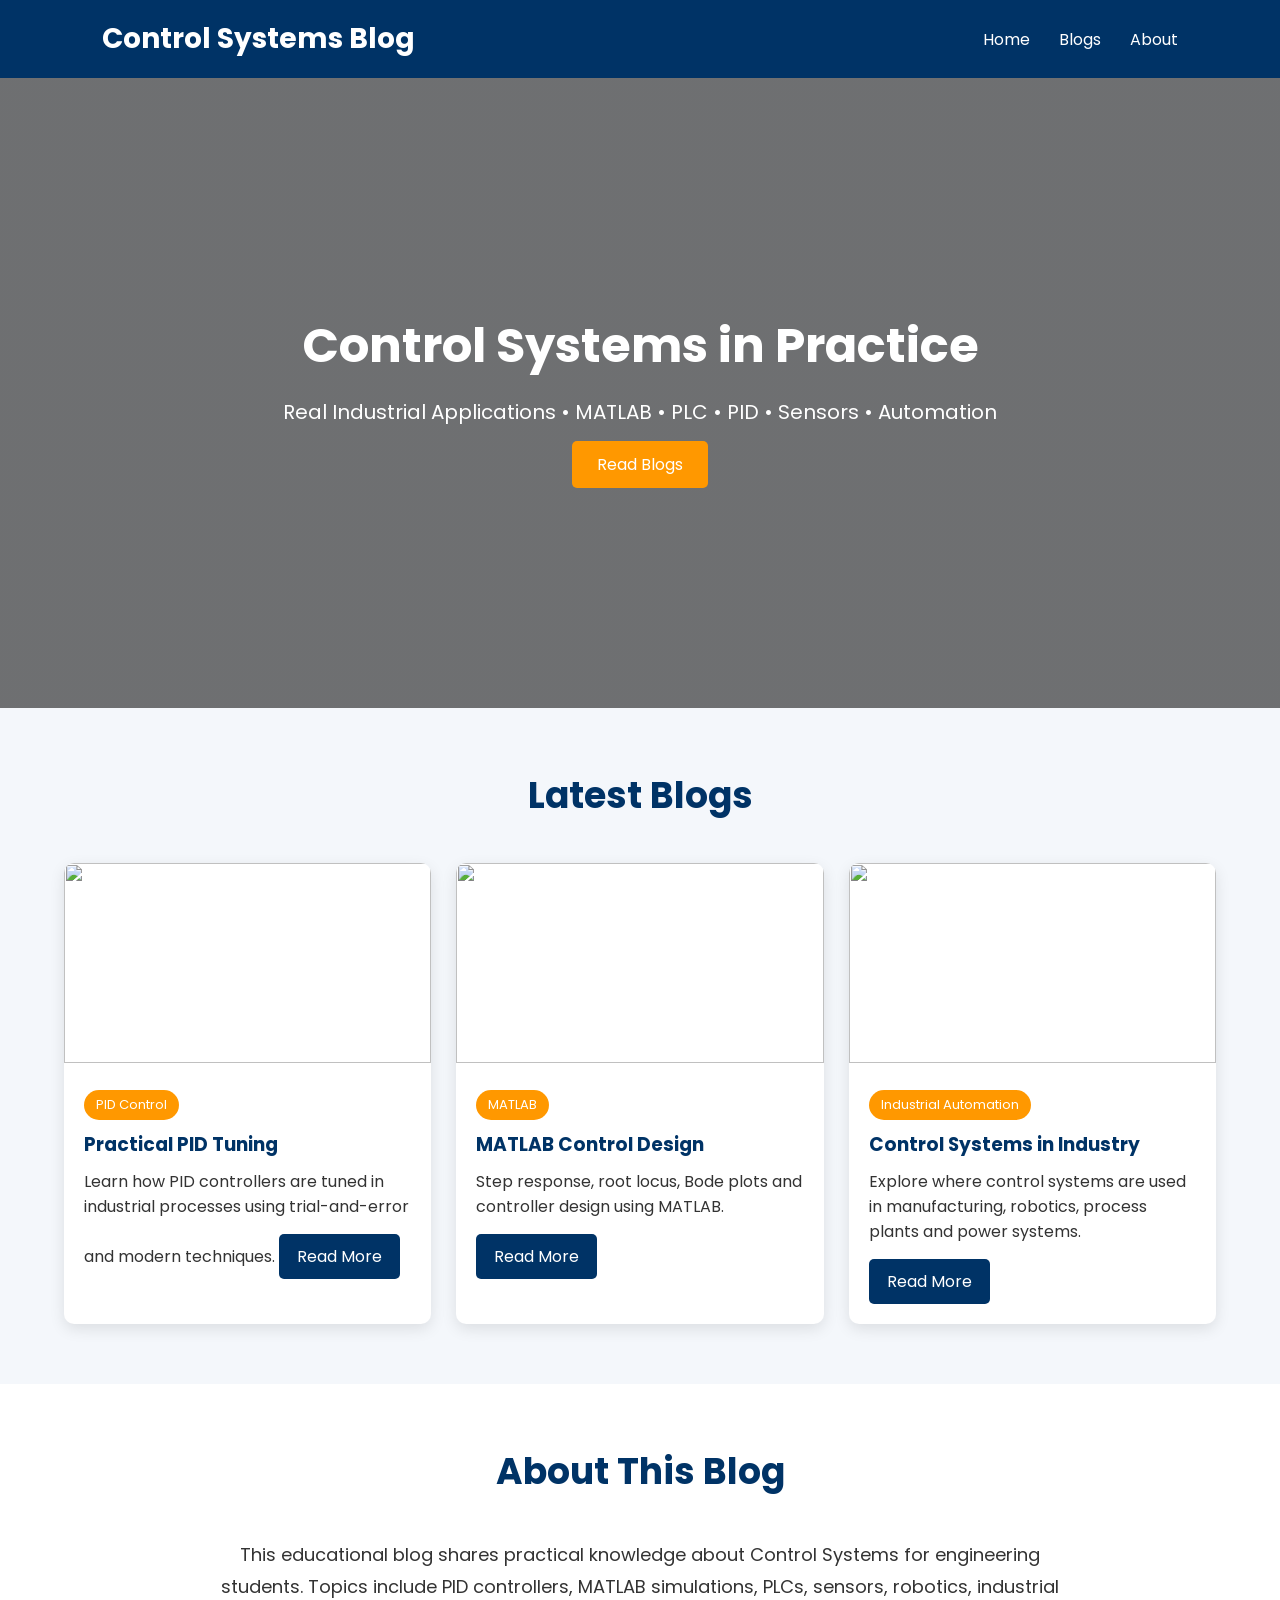
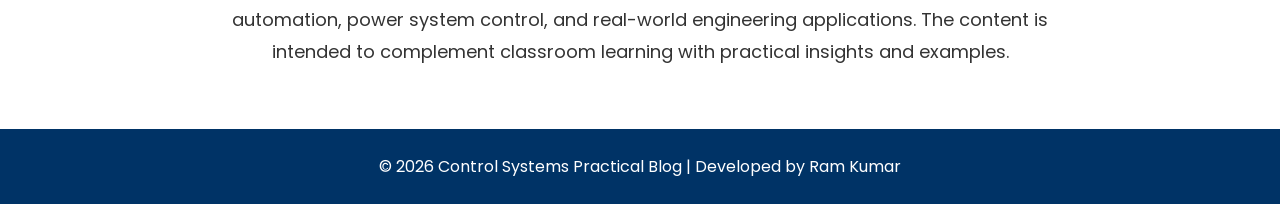
==== index.html @ cd797d37 "Fix HTML formatting and structure" ====
<!DOCTYPE html>
<html lang="en">
<head>
<meta charset="UTF-8">
<meta name="viewport" content="width=device-width, initial-scale=1.0">

<title>Control Systems Practical Blog</title>

<link href="https://fonts.googleapis.com/css2?family=Poppins:wght@300;400;600;700&display=swap" rel="stylesheet">

<style>

*{
    margin:0;
    padding:0;
    box-sizing:border-box;
    font-family:'Poppins',sans-serif;
}

body{
    background:#f4f7fb;
    color:#333;
}

header{
    background:#003366;
    color:white;
    padding:18px 8%;
    display:flex;
    justify-content:space-between;
    align-items:center;
}

header h2{
    font-size:28px;
}

nav a{
    color:white;
    text-decoration:none;
    margin-left:25px;
}

.hero{

    background:linear-gradient(rgba(0,0,0,.55),rgba(0,0,0,.55)),
    url("https://images.unsplash.com/photo-1516321318423-f06f85e504b3?auto=format&fit=crop&w=1500&q=80");

    background-size:cover;
    background-position:center;

    height:70vh;

    display:flex;
    justify-content:center;
    align-items:center;
    text-align:center;

    color:white;
}

.hero h1{

    font-size:48px;
    margin-bottom:15px;
}

.hero p{

    font-size:20px;
    margin-bottom:25px;
}

.btn{

    background:#ff9800;
    color:white;
    padding:12px 25px;
    text-decoration:none;
    border-radius:5px;
}

.container{

    width:90%;
    max-width:1200px;
    margin:auto;
}

section{

    padding:60px 0;
}

.title{

    text-align:center;
    margin-bottom:40px;
}

.title h2{

    color:#003366;
    font-size:36px;
}

.cards{

    display:grid;
    grid-template-columns:repeat(auto-fit,minmax(300px,1fr));
    gap:25px;
}

.card{

    background:white;
    border-radius:10px;
    overflow:hidden;
    box-shadow:0 5px 15px rgba(0,0,0,.1);

    transition:.3s;
}

.card:hover{

    transform:translateY(-8px);
}

.card img{

    width:100%;
    height:200px;
    object-fit:cover;
}

.card-content{

    padding:20px;
}

.card-content h3{

    color:#003366;
    margin-bottom:10px;
}

.read{

    display:inline-block;
    margin-top:15px;
    text-decoration:none;
    color:white;
    background:#003366;
    padding:10px 18px;
    border-radius:5px;
}

.about{

    background:white;
}

footer{

    background:#003366;
    color:white;
    text-align:center;
    padding:25px;
}

.category{

    display:inline-block;

    background:#ff9800;

    color:white;

    padding:5px 12px;

    border-radius:20px;

    font-size:13px;

    margin-bottom:10px;
}

</style>

</head>

<body>

<header>

<h2>Control Systems Blog</h2>

<nav>

<a href="#">Home</a>

<a href="#blogs">Blogs</a>

<a href="#about">About</a>

</nav>

</header>

<section class="hero">

<div>

<h1>Control Systems in Practice</h1>

<p>Real Industrial Applications • MATLAB • PLC • PID • Sensors • Automation</p>

<a href="#blogs" class="btn">Read Blogs</a>

</div>

</section>

<section id="blogs">

<div class="container">

<div class="title">

<h2>Latest Blogs</h2>

</div>

<div class="cards">

<div class="card">

<img src="https://images.unsplash.com/photo-1518770660439-4636190af475?auto=format&fit=crop&w=900&q=80">

<div class="card-content">

<span class="category">PID Control</span>

<h3>Practical PID Tuning</h3>

<p>

Learn how PID controllers are tuned in industrial processes using trial-and-error and modern techniques.

<a href="blogs/pid-tuning.html" class="read">Read More</a>

</div>

</div>

<div class="card">

<img src="https://images.unsplash.com/photo-1581092921461-eab62e97a780?auto=format&fit=crop&w=900&q=80">

<div class="card-content">

<span class="category">MATLAB</span>

<h3>MATLAB Control Design</h3>

<p>

Step response, root locus, Bode plots and controller design using MATLAB.

</p>

<a href="#" class="read">

Read More

</a>

</div>

</div>

<div class="card">

<img src="https://images.unsplash.com/photo-1517048676732-d65bc937f952?auto=format&fit=crop&w=900&q=80">

<div class="card-content">

<span class="category">Industrial Automation</span>

<h3>Control Systems in Industry</h3>

<p>

Explore where control systems are used in manufacturing, robotics, process plants and power systems.

</p>

<a href="#" class="read">

Read More

</a>

</div>

</div>

</div>

</div>

</section>

<section class="about" id="about">

<div class="container">

<div class="title">

<h2>About This Blog</h2>

</div>

<p style="text-align:center;max-width:850px;margin:auto;font-size:18px;line-height:1.8">

This educational blog shares practical knowledge about Control Systems for engineering students. Topics include PID controllers, MATLAB simulations, PLCs, sensors, robotics, industrial automation, power system control, and real-world engineering applications. The content is intended to complement classroom learning with practical insights and examples.

</p>

</div>

</section>

<footer>

<p>

© 2026 Control Systems Practical Blog | Developed by Ram Kumar

</p>

</footer>

</body>

</html>
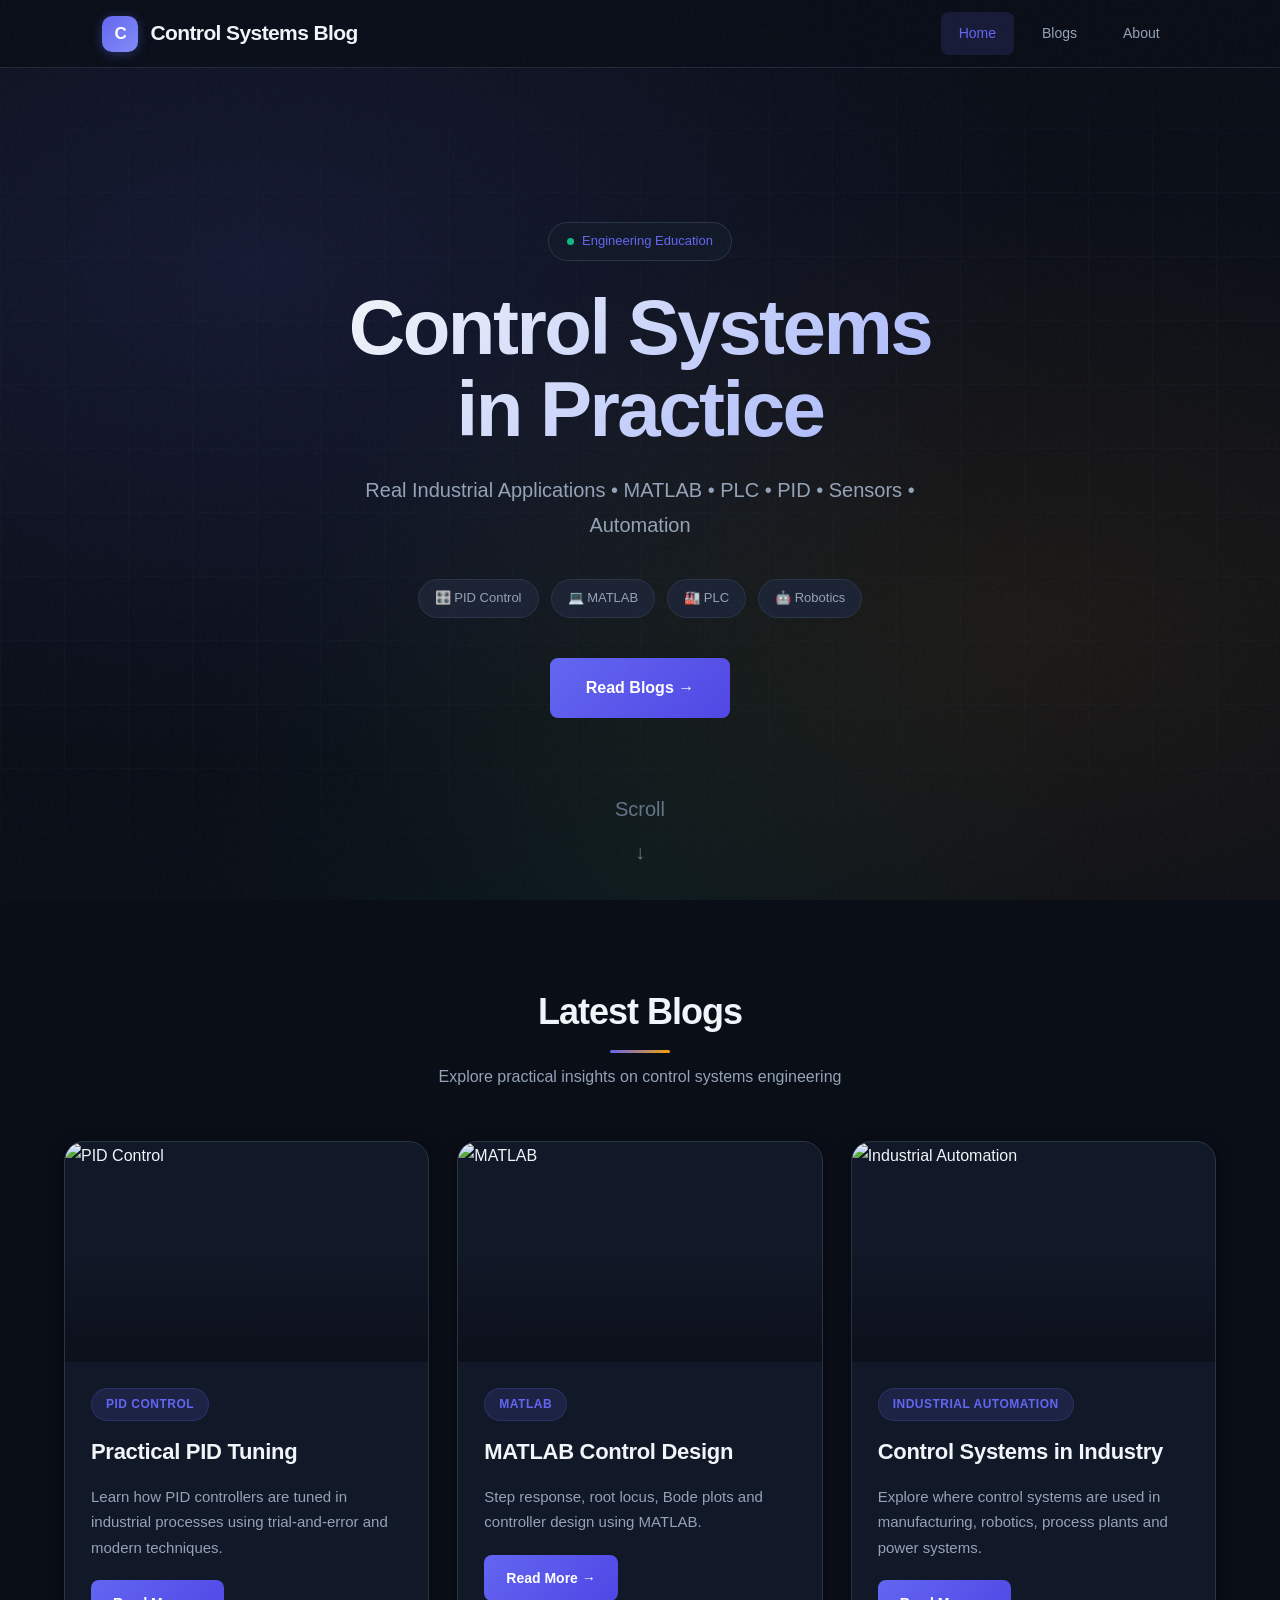
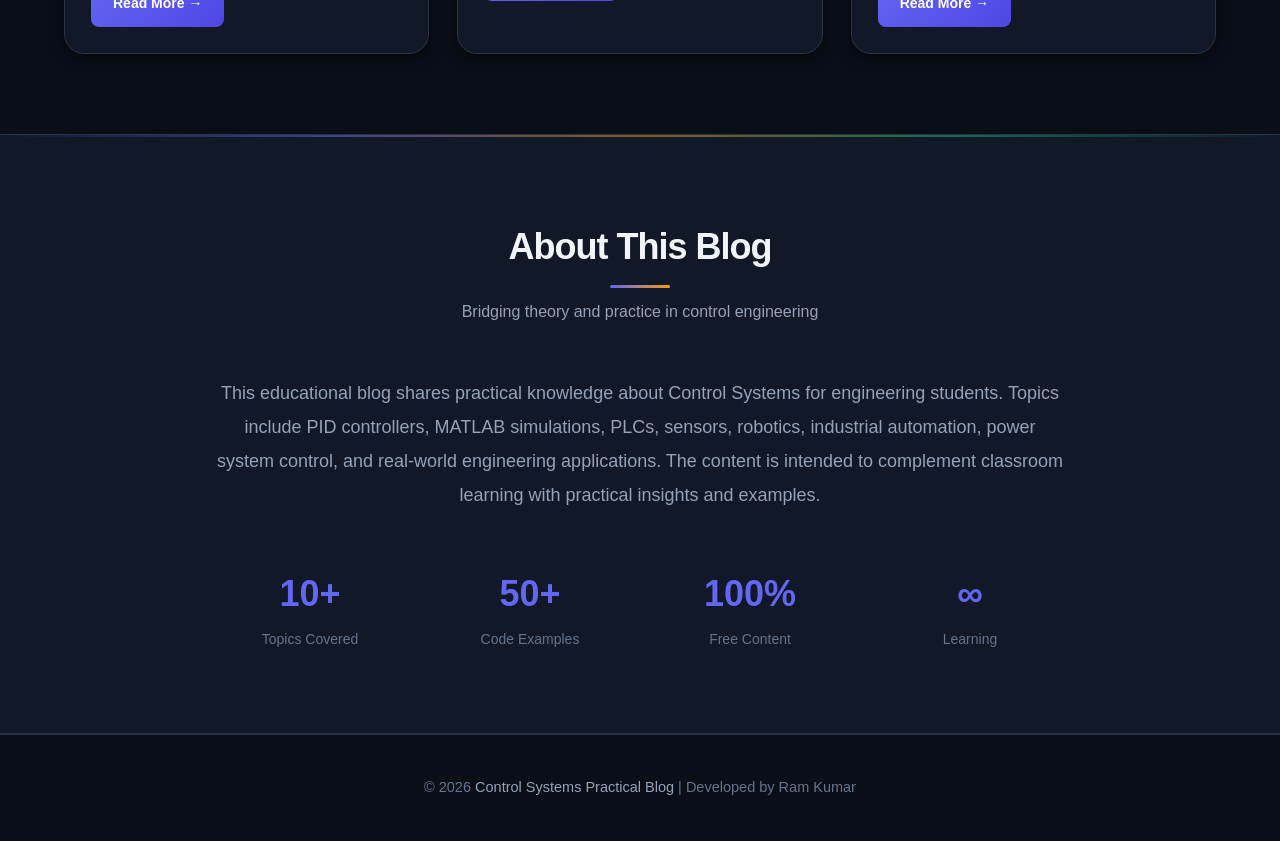
==== commit 6d7a9824: "Refactor HTML structure and styles for blog" ====
--- a/index.html
+++ b/index.html
@@ -3,344 +3,732 @@
 <head>
 <meta charset="UTF-8">
 <meta name="viewport" content="width=device-width, initial-scale=1.0">
-
 <title>Control Systems Practical Blog</title>
-
-<link href="https://fonts.googleapis.com/css2?family=Poppins:wght@300;400;600;700&display=swap" rel="stylesheet">
-
+<link href="https://fonts.googleapis.com/css2?family=Inter:wght@300;400;500;600;700;800;900&family=JetBrains+Mono:wght@400;500;600&display=swap" rel="stylesheet">
 <style>
-
-*{
-    margin:0;
-    padding:0;
-    box-sizing:border-box;
-    font-family:'Poppins',sans-serif;
-}
-
-body{
-    background:#f4f7fb;
-    color:#333;
-}
-
-header{
-    background:#003366;
-    color:white;
-    padding:18px 8%;
-    display:flex;
-    justify-content:space-between;
-    align-items:center;
-}
-
-header h2{
-    font-size:28px;
-}
-
-nav a{
-    color:white;
-    text-decoration:none;
-    margin-left:25px;
-}
-
-.hero{
-
-    background:linear-gradient(rgba(0,0,0,.55),rgba(0,0,0,.55)),
-    url("https://images.unsplash.com/photo-1516321318423-f06f85e504b3?auto=format&fit=crop&w=1500&q=80");
-
-    background-size:cover;
-    background-position:center;
-
-    height:70vh;
-
-    display:flex;
-    justify-content:center;
-    align-items:center;
-    text-align:center;
-
-    color:white;
-}
-
-.hero h1{
-
-    font-size:48px;
-    margin-bottom:15px;
-}
-
-.hero p{
-
-    font-size:20px;
-    margin-bottom:25px;
-}
-
-.btn{
-
-    background:#ff9800;
-    color:white;
-    padding:12px 25px;
-    text-decoration:none;
-    border-radius:5px;
-}
-
-.container{
-
-    width:90%;
-    max-width:1200px;
-    margin:auto;
-}
-
-section{
-
-    padding:60px 0;
-}
-
-.title{
-
-    text-align:center;
-    margin-bottom:40px;
-}
-
-.title h2{
-
-    color:#003366;
-    font-size:36px;
-}
-
-.cards{
-
-    display:grid;
-    grid-template-columns:repeat(auto-fit,minmax(300px,1fr));
-    gap:25px;
-}
-
-.card{
-
-    background:white;
-    border-radius:10px;
-    overflow:hidden;
-    box-shadow:0 5px 15px rgba(0,0,0,.1);
-
-    transition:.3s;
-}
-
-.card:hover{
-
-    transform:translateY(-8px);
-}
-
-.card img{
-
-    width:100%;
-    height:200px;
-    object-fit:cover;
-}
-
-.card-content{
-
-    padding:20px;
-}
-
-.card-content h3{
-
-    color:#003366;
-    margin-bottom:10px;
-}
-
-.read{
-
-    display:inline-block;
-    margin-top:15px;
-    text-decoration:none;
-    color:white;
-    background:#003366;
-    padding:10px 18px;
-    border-radius:5px;
-}
-
-.about{
-
-    background:white;
-}
-
-footer{
-
-    background:#003366;
-    color:white;
-    text-align:center;
-    padding:25px;
-}
-
-.category{
-
-    display:inline-block;
-
-    background:#ff9800;
-
-    color:white;
-
-    padding:5px 12px;
-
-    border-radius:20px;
-
-    font-size:13px;
-
-    margin-bottom:10px;
-}
-
+:root {
+  --bg: #0a0e17;
+  --bg-elevated: #111827;
+  --bg-card: #1a2233;
+  --border: #2a3447;
+  --border-light: #1e293b;
+  --text-primary: #f1f5f9;
+  --text-secondary: #94a3b8;
+  --text-muted: #64748b;
+  --accent: #6366f1;
+  --accent-glow: rgba(99, 102, 241, 0.15);
+  --accent-secondary: #f59e0b;
+  --accent-green: #10b981;
+  --accent-red: #ef4444;
+  --accent-cyan: #06b6d4;
+  --accent-pink: #ec4899;
+  --shadow-sm: 0 1px 3px rgba(0,0,0,0.4);
+  --shadow-md: 0 4px 16px rgba(0,0,0,0.5);
+  --shadow-lg: 0 12px 48px rgba(0,0,0,0.6);
+  --radius-sm: 8px;
+  --radius-md: 12px;
+  --radius-lg: 20px;
+  --transition: all 0.3s cubic-bezier(0.4, 0, 0.2, 1);
+}
+
+* { margin: 0; padding: 0; box-sizing: border-box; }
+
+html { scroll-behavior: smooth; }
+
+body {
+  font-family: 'Inter', -apple-system, BlinkMacSystemFont, sans-serif;
+  background: var(--bg);
+  color: var(--text-primary);
+  line-height: 1.75;
+  -webkit-font-smoothing: antialiased;
+  overflow-x: hidden;
+}
+
+/* Scrollbar */
+::-webkit-scrollbar { width: 8px; }
+::-webkit-scrollbar-track { background: var(--bg); }
+::-webkit-scrollbar-thumb { background: var(--border); border-radius: 4px; }
+::-webkit-scrollbar-thumb:hover { background: var(--text-muted); }
+
+/* Noise texture */
+body::before {
+  content: '';
+  position: fixed; inset: 0;
+  background-image: url("data:image/svg+xml,%3Csvg viewBox='0 0 256 256' xmlns='http://www.w3.org/2000/svg'%3E%3Cfilter id='n'%3E%3CfeTurbulence type='fractalNoise' baseFrequency='0.9' numOctaves='4' stitchTiles='stitch'/%3E%3C/filter%3E%3Crect width='100%25' height='100%25' filter='url(%23n)' opacity='0.025'/%3E%3C/svg%3E");
+  pointer-events: none; z-index: 9999;
+}
+
+/* Header */
+header {
+  position: fixed; top: 0; left: 0; right: 0;
+  z-index: 1000;
+  background: rgba(10, 14, 23, 0.88);
+  backdrop-filter: blur(24px) saturate(1.3);
+  -webkit-backdrop-filter: blur(24px) saturate(1.3);
+  border-bottom: 1px solid var(--border-light);
+  padding: 0 8%;
+  height: 68px;
+  display: flex;
+  justify-content: space-between;
+  align-items: center;
+  transition: var(--transition);
+}
+
+header.scrolled {
+  background: rgba(10, 14, 23, 0.96);
+  box-shadow: var(--shadow-md);
+}
+
+.logo {
+  display: flex; align-items: center; gap: 12px;
+  font-size: 21px; font-weight: 800;
+  color: var(--text-primary);
+  text-decoration: none;
+  letter-spacing: -0.6px;
+}
+
+.logo-icon {
+  width: 36px; height: 36px;
+  background: linear-gradient(135deg, var(--accent), #818cf8);
+  border-radius: 10px;
+  display: flex; align-items: center; justify-content: center;
+  font-size: 17px; color: white; font-weight: 900;
+  box-shadow: 0 2px 12px rgba(99, 102, 241, 0.35);
+}
+
+nav { display: flex; gap: 10px; }
+
+nav a {
+  color: var(--text-secondary);
+  text-decoration: none;
+  font-size: 14px; font-weight: 500;
+  padding: 9px 18px;
+  border-radius: var(--radius-sm);
+  transition: var(--transition);
+}
+
+nav a:hover {
+  color: var(--text-primary);
+  background: var(--bg-elevated);
+}
+
+nav a.active {
+  color: var(--accent);
+  background: var(--accent-glow);
+}
+
+/* Hero */
+.hero {
+  position: relative;
+  min-height: 100vh;
+  display: flex;
+  flex-direction: column;
+  justify-content: center;
+  align-items: center;
+  text-align: center;
+  padding: 130px 20px 90px;
+  overflow: hidden;
+  background:
+    radial-gradient(ellipse at 20% 30%, rgba(99, 102, 241, 0.12) 0%, transparent 55%),
+    radial-gradient(ellipse at 80% 70%, rgba(245, 158, 11, 0.08) 0%, transparent 50%),
+    radial-gradient(ellipse at 50% 100%, rgba(16, 185, 129, 0.06) 0%, transparent 50%),
+    var(--bg);
+}
+
+.hero::before {
+  content: '';
+  position: absolute; inset: 0;
+  background:
+    linear-gradient(90deg, var(--border-light) 1px, transparent 1px),
+    linear-gradient(var(--border-light) 1px, transparent 1px);
+  background-size: 64px 64px;
+  opacity: 0.2;
+  mask-image: linear-gradient(to bottom, transparent 0%, black 20%, black 80%, transparent 100%);
+  -webkit-mask-image: linear-gradient(to bottom, transparent 0%, black 20%, black 80%, transparent 100%);
+}
+
+.hero-badge {
+  display: inline-flex; align-items: center; gap: 8px;
+  background: var(--bg-elevated);
+  border: 1px solid var(--border);
+  padding: 7px 18px;
+  border-radius: 100px;
+  font-size: 13px; font-weight: 500;
+  color: var(--accent);
+  margin-bottom: 26px;
+  position: relative; z-index: 1;
+}
+
+.hero-badge .dot {
+  width: 7px; height: 7px;
+  background: var(--accent-green);
+  border-radius: 50%;
+  animation: pulse 2.2s ease-in-out infinite;
+}
+
+@keyframes pulse {
+  0%, 100% { opacity: 1; transform: scale(1); }
+  50% { opacity: 0.4; transform: scale(0.75); }
+}
+
+.hero h1 {
+  font-size: clamp(42px, 7vw, 78px);
+  font-weight: 900;
+  line-height: 1.05;
+  letter-spacing: -2.5px;
+  margin-bottom: 22px;
+  position: relative; z-index: 1;
+  background: linear-gradient(135deg, var(--text-primary) 0%, #a5b4fc 100%);
+  -webkit-background-clip: text;
+  -webkit-text-fill-color: transparent;
+  background-clip: text;
+}
+
+.hero p {
+  font-size: 20px;
+  color: var(--text-secondary);
+  font-weight: 400;
+  position: relative; z-index: 1;
+  max-width: 600px;
+  margin-bottom: 36px;
+}
+
+.hero-tags {
+  display: flex; gap: 12px;
+  margin-bottom: 40px;
+  position: relative; z-index: 1;
+  flex-wrap: wrap;
+  justify-content: center;
+}
+
+.hero-tag {
+  background: var(--bg-card);
+  border: 1px solid var(--border);
+  padding: 7px 16px;
+  border-radius: 100px;
+  font-size: 13px; font-weight: 500;
+  color: var(--text-secondary);
+  transition: var(--transition);
+}
+
+.hero-tag:hover {
+  border-color: var(--accent);
+  color: var(--accent);
+  background: var(--accent-glow);
+}
+
+.btn {
+  display: inline-flex; align-items: center; gap: 10px;
+  padding: 16px 36px;
+  background: linear-gradient(135deg, var(--accent), #4f46e5);
+  color: white;
+  text-decoration: none;
+  border-radius: var(--radius-sm);
+  font-size: 16px; font-weight: 700;
+  transition: var(--transition);
+  border: none;
+  cursor: pointer;
+  position: relative;
+  overflow: hidden;
+  z-index: 1;
+}
+
+.btn::after {
+  content: '';
+  position: absolute;
+  top: 0; left: -100%;
+  width: 100%; height: 100%;
+  background: linear-gradient(90deg, transparent, rgba(255,255,255,0.15), transparent);
+  transition: left 0.6s;
+}
+
+.btn:hover::after { left: 100%; }
+
+.btn:hover {
+  transform: translateY(-3px);
+  box-shadow: 0 12px 35px rgba(99, 102, 241, 0.4);
+}
+
+/* Scroll indicator */
+.scroll-indicator {
+  position: absolute;
+  bottom: 30px;
+  left: 50%;
+  transform: translateX(-50%);
+  display: flex;
+  flex-direction: column;
+  align-items: center;
+  gap: 8px;
+  color: var(--text-muted);
+  font-size: 12px;
+  animation: bounce 2s infinite;
+  z-index: 1;
+}
+
+@keyframes bounce {
+  0%, 20%, 50%, 80%, 100% { transform: translateX(-50%) translateY(0); }
+  40% { transform: translateX(-50%) translateY(-10px); }
+  60% { transform: translateX(-50%) translateY(-5px); }
+}
+
+.scroll-indicator span {
+  font-size: 20px;
+}
+
+/* Main Container */
+.container {
+  width: 90%;
+  max-width: 1200px;
+  margin: 0 auto;
+}
+
+/* Section */
+section { padding: 80px 0; }
+
+/* Title */
+.title {
+  text-align: center;
+  margin-bottom: 50px;
+}
+
+.title h2 {
+  font-size: 36px;
+  font-weight: 800;
+  color: var(--text-primary);
+  letter-spacing: -1px;
+  position: relative;
+  display: inline-block;
+}
+
+.title h2::after {
+  content: '';
+  position: absolute;
+  bottom: -10px;
+  left: 50%;
+  transform: translateX(-50%);
+  width: 60px;
+  height: 3px;
+  background: linear-gradient(90deg, var(--accent), var(--accent-secondary));
+  border-radius: 2px;
+}
+
+.title p {
+  color: var(--text-secondary);
+  font-size: 16px;
+  margin-top: 20px;
+}
+
+/* Cards */
+.cards {
+  display: grid;
+  grid-template-columns: repeat(auto-fit, minmax(340px, 1fr));
+  gap: 28px;
+}
+
+.card {
+  background: var(--bg-elevated);
+  border: 1px solid var(--border);
+  border-radius: var(--radius-lg);
+  overflow: hidden;
+  box-shadow: var(--shadow-md);
+  transition: var(--transition);
+  position: relative;
+}
+
+.card::before {
+  content: '';
+  position: absolute;
+  top: 0; left: 0; right: 0;
+  height: 3px;
+  background: linear-gradient(90deg, var(--accent), var(--accent-secondary));
+  opacity: 0;
+  transition: var(--transition);
+}
+
+.card:hover::before { opacity: 1; }
+
+.card:hover {
+  transform: translateY(-8px);
+  box-shadow: var(--shadow-lg);
+  border-color: var(--border);
+}
+
+.card-img-wrapper {
+  position: relative;
+  overflow: hidden;
+  height: 220px;
+}
+
+.card img {
+  width: 100%;
+  height: 100%;
+  object-fit: cover;
+  transition: var(--transition);
+}
+
+.card:hover img {
+  transform: scale(1.05);
+}
+
+.card-img-overlay {
+  position: absolute;
+  inset: 0;
+  background: linear-gradient(to top, rgba(10,14,23,0.8) 0%, transparent 50%);
+}
+
+.card-content {
+  padding: 26px;
+}
+
+.category {
+  display: inline-block;
+  background: var(--accent-glow);
+  color: var(--accent);
+  padding: 5px 14px;
+  border-radius: 100px;
+  font-size: 12px;
+  font-weight: 600;
+  text-transform: uppercase;
+  letter-spacing: 0.5px;
+  margin-bottom: 12px;
+  border: 1px solid rgba(99, 102, 241, 0.2);
+}
+
+.card-content h3 {
+  color: var(--text-primary);
+  font-size: 22px;
+  font-weight: 700;
+  margin-bottom: 12px;
+  letter-spacing: -0.3px;
+}
+
+.card-content p {
+  color: var(--text-secondary);
+  font-size: 15px;
+  line-height: 1.7;
+  margin-bottom: 20px;
+}
+
+.read {
+  display: inline-flex;
+  align-items: center;
+  gap: 8px;
+  text-decoration: none;
+  color: white;
+  background: linear-gradient(135deg, var(--accent), #4f46e5);
+  padding: 11px 22px;
+  border-radius: var(--radius-sm);
+  font-size: 14px;
+  font-weight: 600;
+  transition: var(--transition);
+}
+
+.read:hover {
+  transform: translateX(4px);
+  box-shadow: 0 6px 20px rgba(99, 102, 241, 0.3);
+}
+
+/* About Section */
+.about {
+  background: var(--bg-elevated);
+  border-top: 1px solid var(--border);
+  border-bottom: 1px solid var(--border);
+  position: relative;
+  overflow: hidden;
+}
+
+.about::before {
+  content: '';
+  position: absolute;
+  top: 0; left: 0; right: 0;
+  height: 2px;
+  background: linear-gradient(90deg, transparent, var(--accent), var(--accent-secondary), var(--accent-green), transparent);
+  opacity: 0.5;
+}
+
+.about-content {
+  text-align: center;
+  max-width: 850px;
+  margin: 0 auto;
+}
+
+.about-content p {
+  color: var(--text-secondary);
+  font-size: 18px;
+  line-height: 1.9;
+}
+
+.about-stats {
+  display: grid;
+  grid-template-columns: repeat(auto-fit, minmax(150px, 1fr));
+  gap: 30px;
+  margin-top: 50px;
+}
+
+.stat {
+  text-align: center;
+}
+
+.stat-number {
+  font-size: 36px;
+  font-weight: 800;
+  color: var(--accent);
+  display: block;
+}
+
+.stat-label {
+  font-size: 14px;
+  color: var(--text-muted);
+  margin-top: 6px;
+}
+
+/* Footer */
+footer {
+  background: var(--bg);
+  border-top: 1px solid var(--border);
+  color: var(--text-muted);
+  text-align: center;
+  padding: 40px 20px;
+  font-size: 14.5px;
+}
+
+footer a {
+  color: var(--text-secondary);
+  text-decoration: none;
+  transition: var(--transition);
+}
+
+footer a:hover { color: var(--accent); }
+
+/* Scroll Reveal */
+.reveal {
+  opacity: 0;
+  transform: translateY(35px);
+  transition: all 0.7s cubic-bezier(0.4, 0, 0.2, 1);
+}
+
+.reveal.visible {
+  opacity: 1;
+  transform: translateY(0);
+}
+
+/* Reading Progress Bar */
+.reading-progress {
+  position: fixed;
+  top: 0; left: 0;
+  height: 2px;
+  background: linear-gradient(90deg, var(--accent), var(--accent-secondary), var(--accent-green));
+  z-index: 1001;
+  width: 0%;
+  transition: width 0.1s linear;
+}
+
+/* Back to Top */
+.back-to-top {
+  position: fixed;
+  bottom: 32px; right: 32px;
+  width: 48px; height: 48px;
+  background: var(--bg-card);
+  border: 1px solid var(--border);
+  border-radius: 50%;
+  display: flex; align-items: center; justify-content: center;
+  color: var(--text-secondary);
+  text-decoration: none;
+  font-size: 20px;
+  cursor: pointer;
+  opacity: 0;
+  transform: translateY(24px);
+  transition: var(--transition);
+  z-index: 999;
+}
+
+.back-to-top.visible {
+  opacity: 1;
+  transform: translateY(0);
+}
+
+.back-to-top:hover {
+  border-color: var(--accent);
+  color: var(--accent);
+  transform: translateY(-2px);
+}
+
+/* Responsive */
+@media (max-width: 768px) {
+  .cards { grid-template-columns: 1fr; }
+  .hero h1 { font-size: 36px; }
+  .about-stats { grid-template-columns: repeat(2, 1fr); }
+  header { padding: 0 5%; }
+  nav a { padding: 7px 12px; font-size: 13px; }
+}
 </style>
-
+<base target="_blank">
 </head>
 
 <body>
 
-<header>
-
-<h2>Control Systems Blog</h2>
-
-<nav>
-
-<a href="#">Home</a>
-
-<a href="#blogs">Blogs</a>
-
-<a href="#about">About</a>
-
-</nav>
-
+<div class="reading-progress" id="progressBar"></div>
+
+<header id="mainHeader">
+  <a href="#" class="logo">
+    <div class="logo-icon">C</div>
+    Control Systems Blog
+  </a>
+  <nav>
+    <a href="#" class="active">Home</a>
+    <a href="#blogs">Blogs</a>
+    <a href="#about">About</a>
+  </nav>
 </header>
 
 <section class="hero">
-
-<div>
-
-<h1>Control Systems in Practice</h1>
-
-<p>Real Industrial Applications • MATLAB • PLC • PID • Sensors • Automation</p>
-
-<a href="#blogs" class="btn">Read Blogs</a>
-
-</div>
-
+  <div class="hero-badge">
+    <span class="dot"></span>
+    Engineering Education
+  </div>
+  <h1>Control Systems<br>in Practice</h1>
+  <p>Real Industrial Applications • MATLAB • PLC • PID • Sensors • Automation</p>
+  <div class="hero-tags">
+    <span class="hero-tag">🎛️ PID Control</span>
+    <span class="hero-tag">💻 MATLAB</span>
+    <span class="hero-tag">🏭 PLC</span>
+    <span class="hero-tag">🤖 Robotics</span>
+  </div>
+  <a href="#blogs" class="btn">Read Blogs →</a>
+  <div class="scroll-indicator">
+    <span>Scroll</span>
+    <span>↓</span>
+  </div>
 </section>
 
 <section id="blogs">
-
-<div class="container">
-
-<div class="title">
-
-<h2>Latest Blogs</h2>
-
-</div>
-
-<div class="cards">
-
-<div class="card">
-
-<img src="https://images.unsplash.com/photo-1518770660439-4636190af475?auto=format&fit=crop&w=900&q=80">
-
-<div class="card-content">
-
-<span class="category">PID Control</span>
-
-<h3>Practical PID Tuning</h3>
-
-<p>
-
-Learn how PID controllers are tuned in industrial processes using trial-and-error and modern techniques.
-
-<a href="blogs/pid-tuning.html" class="read">Read More</a>
-
-</div>
-
-</div>
-
-<div class="card">
-
-<img src="https://images.unsplash.com/photo-1581092921461-eab62e97a780?auto=format&fit=crop&w=900&q=80">
-
-<div class="card-content">
-
-<span class="category">MATLAB</span>
-
-<h3>MATLAB Control Design</h3>
-
-<p>
-
-Step response, root locus, Bode plots and controller design using MATLAB.
-
-</p>
-
-<a href="#" class="read">
-
-Read More
-
-</a>
-
-</div>
-
-</div>
-
-<div class="card">
-
-<img src="https://images.unsplash.com/photo-1517048676732-d65bc937f952?auto=format&fit=crop&w=900&q=80">
-
-<div class="card-content">
-
-<span class="category">Industrial Automation</span>
-
-<h3>Control Systems in Industry</h3>
-
-<p>
-
-Explore where control systems are used in manufacturing, robotics, process plants and power systems.
-
-</p>
-
-<a href="#" class="read">
-
-Read More
-
-</a>
-
-</div>
-
-</div>
-
-</div>
-
-</div>
-
+  <div class="container">
+    <div class="title reveal">
+      <h2>Latest Blogs</h2>
+      <p>Explore practical insights on control systems engineering</p>
+    </div>
+    <div class="cards">
+      <div class="card reveal">
+        <div class="card-img-wrapper">
+          <img src="https://images.unsplash.com/photo-1518770660439-4636190af475?auto=format&fit=crop&w=900&q=80" alt="PID Control">
+          <div class="card-img-overlay"></div>
+        </div>
+        <div class="card-content">
+          <span class="category">PID Control</span>
+          <h3>Practical PID Tuning</h3>
+          <p>Learn how PID controllers are tuned in industrial processes using trial-and-error and modern techniques.</p>
+          <a href="blogs/pid-tuning.html" class="read">Read More →</a>
+        </div>
+      </div>
+      <div class="card reveal">
+        <div class="card-img-wrapper">
+          <img src="https://images.unsplash.com/photo-1581092921461-eab62e97a780?auto=format&fit=crop&w=900&q=80" alt="MATLAB">
+          <div class="card-img-overlay"></div>
+        </div>
+        <div class="card-content">
+          <span class="category">MATLAB</span>
+          <h3>MATLAB Control Design</h3>
+          <p>Step response, root locus, Bode plots and controller design using MATLAB.</p>
+          <a href="blogs/matlab-control-design.html" class="read">Read More →</a>
+        </div>
+      </div>
+      <div class="card reveal">
+        <div class="card-img-wrapper">
+          <img src="https://images.unsplash.com/photo-1517048676732-d65bc937f952?auto=format&fit=crop&w=900&q=80" alt="Industrial Automation">
+          <div class="card-img-overlay"></div>
+        </div>
+        <div class="card-content">
+          <span class="category">Industrial Automation</span>
+          <h3>Control Systems in Industry</h3>
+          <p>Explore where control systems are used in manufacturing, robotics, process plants and power systems.</p>
+          <a href="blogs/industrial-control-systems.html" class="read">Read More →</a>
+        </div>
+      </div>
+    </div>
+  </div>
 </section>
 
 <section class="about" id="about">
-
-<div class="container">
-
-<div class="title">
-
-<h2>About This Blog</h2>
-
-</div>
-
-<p style="text-align:center;max-width:850px;margin:auto;font-size:18px;line-height:1.8">
-
-This educational blog shares practical knowledge about Control Systems for engineering students. Topics include PID controllers, MATLAB simulations, PLCs, sensors, robotics, industrial automation, power system control, and real-world engineering applications. The content is intended to complement classroom learning with practical insights and examples.
-
-</p>
-
-</div>
-
+  <div class="container">
+    <div class="title reveal">
+      <h2>About This Blog</h2>
+      <p>Bridging theory and practice in control engineering</p>
+    </div>
+    <div class="about-content reveal">
+      <p>
+        This educational blog shares practical knowledge about Control Systems for engineering students. Topics include PID controllers, MATLAB simulations, PLCs, sensors, robotics, industrial automation, power system control, and real-world engineering applications. The content is intended to complement classroom learning with practical insights and examples.
+      </p>
+      <div class="about-stats">
+        <div class="stat">
+          <span class="stat-number">10+</span>
+          <span class="stat-label">Topics Covered</span>
+        </div>
+        <div class="stat">
+          <span class="stat-number">50+</span>
+          <span class="stat-label">Code Examples</span>
+        </div>
+        <div class="stat">
+          <span class="stat-number">100%</span>
+          <span class="stat-label">Free Content</span>
+        </div>
+        <div class="stat">
+          <span class="stat-number">∞</span>
+          <span class="stat-label">Learning</span>
+        </div>
+      </div>
+    </div>
+  </div>
 </section>
 
 <footer>
-
-<p>
-
-© 2026 Control Systems Practical Blog | Developed by Ram Kumar
-
-</p>
-
+  <p>© 2026 <a href="#">Control Systems Practical Blog</a> | Developed by Ram Kumar</p>
 </footer>
 
+<a href="#" class="back-to-top" id="backToTop" onclick="window.scrollTo({top:0,behavior:'smooth'});return false;">↑</a>
+
+<script>
+// Header scroll effect
+const header = document.getElementById('mainHeader');
+window.addEventListener('scroll', () => {
+  header.classList.toggle('scrolled', window.scrollY > 50);
+});
+
+// Reading progress bar
+const progressBar = document.getElementById('progressBar');
+window.addEventListener('scroll', () => {
+  const scrollTop = window.scrollY;
+  const docHeight = document.documentElement.scrollHeight - window.innerHeight;
+  progressBar.style.width = (scrollTop / docHeight * 100) + '%';
+});
+
+// Back to top button
+const backToTop = document.getElementById('backToTop');
+window.addEventListener('scroll', () => {
+  backToTop.classList.toggle('visible', window.scrollY > 400);
+});
+
+// Scroll reveal animation
+const revealObserver = new IntersectionObserver((entries) => {
+  entries.forEach(entry => {
+    if (entry.isIntersecting) entry.target.classList.add('visible');
+  });
+}, { threshold: 0.1, rootMargin: '0px 0px -50px 0px' });
+
+document.querySelectorAll('.reveal').forEach(el => revealObserver.observe(el));
+
+// Smooth scroll for nav links
+document.querySelectorAll('nav a[href^="#"]').forEach(link => {
+  link.addEventListener('click', (e) => {
+    e.preventDefault();
+    const target = document.querySelector(link.getAttribute('href'));
+    if (target) {
+      target.scrollIntoView({ behavior: 'smooth' });
+      document.querySelectorAll('nav a').forEach(l => l.classList.remove('active'));
+      link.classList.add('active');
+    }
+  });
+});
+</script>
+
 </body>
-
 </html>
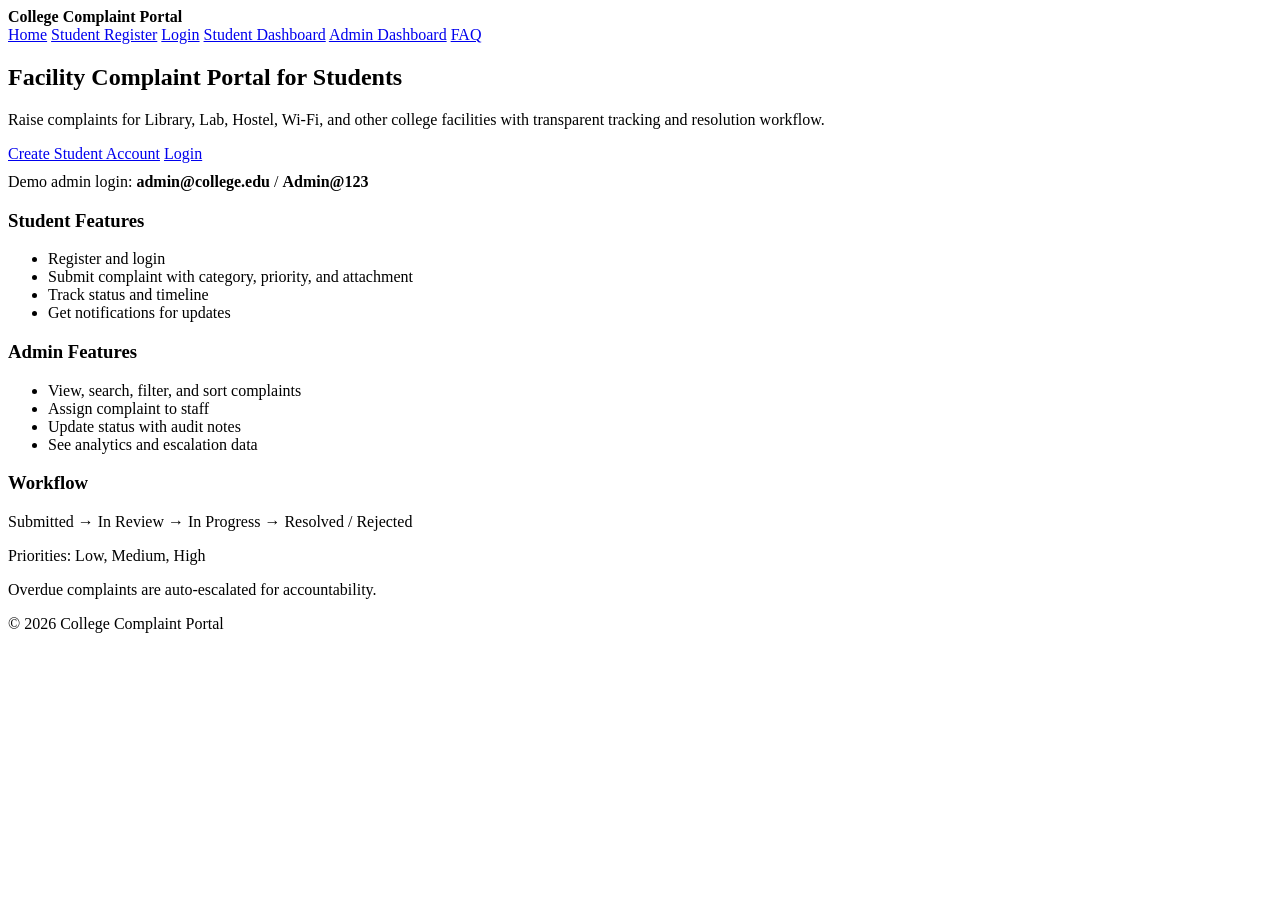
==== commit 1d7f31f5: "Build complaint portal pages and core client logic" ====
--- a/index.html
+++ b/index.html
@@ -1,734 +1,74 @@
-<!DOCTYPE html>
-<html lang="en">
-<head>
-<meta charset="UTF-8">
-<meta name="viewport" content="width=device-width, initial-scale=1.0">
-<title>Control Systems Practical Blog</title>
-<link href="https://fonts.googleapis.com/css2?family=Inter:wght@300;400;500;600;700;800;900&family=JetBrains+Mono:wght@400;500;600&display=swap" rel="stylesheet">
-<style>
-:root {
-  --bg: #0a0e17;
-  --bg-elevated: #111827;
-  --bg-card: #1a2233;
-  --border: #2a3447;
-  --border-light: #1e293b;
-  --text-primary: #f1f5f9;
-  --text-secondary: #94a3b8;
-  --text-muted: #64748b;
-  --accent: #6366f1;
-  --accent-glow: rgba(99, 102, 241, 0.15);
-  --accent-secondary: #f59e0b;
-  --accent-green: #10b981;
-  --accent-red: #ef4444;
-  --accent-cyan: #06b6d4;
-  --accent-pink: #ec4899;
-  --shadow-sm: 0 1px 3px rgba(0,0,0,0.4);
-  --shadow-md: 0 4px 16px rgba(0,0,0,0.5);
-  --shadow-lg: 0 12px 48px rgba(0,0,0,0.6);
-  --radius-sm: 8px;
-  --radius-md: 12px;
-  --radius-lg: 20px;
-  --transition: all 0.3s cubic-bezier(0.4, 0, 0.2, 1);
-}
-
-* { margin: 0; padding: 0; box-sizing: border-box; }
-
-html { scroll-behavior: smooth; }
-
-body {
-  font-family: 'Inter', -apple-system, BlinkMacSystemFont, sans-serif;
-  background: var(--bg);
-  color: var(--text-primary);
-  line-height: 1.75;
-  -webkit-font-smoothing: antialiased;
-  overflow-x: hidden;
-}
-
-/* Scrollbar */
-::-webkit-scrollbar { width: 8px; }
-::-webkit-scrollbar-track { background: var(--bg); }
-::-webkit-scrollbar-thumb { background: var(--border); border-radius: 4px; }
-::-webkit-scrollbar-thumb:hover { background: var(--text-muted); }
-
-/* Noise texture */
-body::before {
-  content: '';
-  position: fixed; inset: 0;
-  background-image: url("data:image/svg+xml,%3Csvg viewBox='0 0 256 256' xmlns='http://www.w3.org/2000/svg'%3E%3Cfilter id='n'%3E%3CfeTurbulence type='fractalNoise' baseFrequency='0.9' numOctaves='4' stitchTiles='stitch'/%3E%3C/filter%3E%3Crect width='100%25' height='100%25' filter='url(%23n)' opacity='0.025'/%3E%3C/svg%3E");
-  pointer-events: none; z-index: 9999;
-}
-
-/* Header */
-header {
-  position: fixed; top: 0; left: 0; right: 0;
-  z-index: 1000;
-  background: rgba(10, 14, 23, 0.88);
-  backdrop-filter: blur(24px) saturate(1.3);
-  -webkit-backdrop-filter: blur(24px) saturate(1.3);
-  border-bottom: 1px solid var(--border-light);
-  padding: 0 8%;
-  height: 68px;
-  display: flex;
-  justify-content: space-between;
-  align-items: center;
-  transition: var(--transition);
-}
-
-header.scrolled {
-  background: rgba(10, 14, 23, 0.96);
-  box-shadow: var(--shadow-md);
-}
-
-.logo {
-  display: flex; align-items: center; gap: 12px;
-  font-size: 21px; font-weight: 800;
-  color: var(--text-primary);
-  text-decoration: none;
-  letter-spacing: -0.6px;
-}
-
-.logo-icon {
-  width: 36px; height: 36px;
-  background: linear-gradient(135deg, var(--accent), #818cf8);
-  border-radius: 10px;
-  display: flex; align-items: center; justify-content: center;
-  font-size: 17px; color: white; font-weight: 900;
-  box-shadow: 0 2px 12px rgba(99, 102, 241, 0.35);
-}
-
-nav { display: flex; gap: 10px; }
-
-nav a {
-  color: var(--text-secondary);
-  text-decoration: none;
-  font-size: 14px; font-weight: 500;
-  padding: 9px 18px;
-  border-radius: var(--radius-sm);
-  transition: var(--transition);
-}
-
-nav a:hover {
-  color: var(--text-primary);
-  background: var(--bg-elevated);
-}
-
-nav a.active {
-  color: var(--accent);
-  background: var(--accent-glow);
-}
-
-/* Hero */
-.hero {
-  position: relative;
-  min-height: 100vh;
-  display: flex;
-  flex-direction: column;
-  justify-content: center;
-  align-items: center;
-  text-align: center;
-  padding: 130px 20px 90px;
-  overflow: hidden;
-  background:
-    radial-gradient(ellipse at 20% 30%, rgba(99, 102, 241, 0.12) 0%, transparent 55%),
-    radial-gradient(ellipse at 80% 70%, rgba(245, 158, 11, 0.08) 0%, transparent 50%),
-    radial-gradient(ellipse at 50% 100%, rgba(16, 185, 129, 0.06) 0%, transparent 50%),
-    var(--bg);
-}
-
-.hero::before {
-  content: '';
-  position: absolute; inset: 0;
-  background:
-    linear-gradient(90deg, var(--border-light) 1px, transparent 1px),
-    linear-gradient(var(--border-light) 1px, transparent 1px);
-  background-size: 64px 64px;
-  opacity: 0.2;
-  mask-image: linear-gradient(to bottom, transparent 0%, black 20%, black 80%, transparent 100%);
-  -webkit-mask-image: linear-gradient(to bottom, transparent 0%, black 20%, black 80%, transparent 100%);
-}
-
-.hero-badge {
-  display: inline-flex; align-items: center; gap: 8px;
-  background: var(--bg-elevated);
-  border: 1px solid var(--border);
-  padding: 7px 18px;
-  border-radius: 100px;
-  font-size: 13px; font-weight: 500;
-  color: var(--accent);
-  margin-bottom: 26px;
-  position: relative; z-index: 1;
-}
-
-.hero-badge .dot {
-  width: 7px; height: 7px;
-  background: var(--accent-green);
-  border-radius: 50%;
-  animation: pulse 2.2s ease-in-out infinite;
-}
-
-@keyframes pulse {
-  0%, 100% { opacity: 1; transform: scale(1); }
-  50% { opacity: 0.4; transform: scale(0.75); }
-}
-
-.hero h1 {
-  font-size: clamp(42px, 7vw, 78px);
-  font-weight: 900;
-  line-height: 1.05;
-  letter-spacing: -2.5px;
-  margin-bottom: 22px;
-  position: relative; z-index: 1;
-  background: linear-gradient(135deg, var(--text-primary) 0%, #a5b4fc 100%);
-  -webkit-background-clip: text;
-  -webkit-text-fill-color: transparent;
-  background-clip: text;
-}
-
-.hero p {
-  font-size: 20px;
-  color: var(--text-secondary);
-  font-weight: 400;
-  position: relative; z-index: 1;
-  max-width: 600px;
-  margin-bottom: 36px;
-}
-
-.hero-tags {
-  display: flex; gap: 12px;
-  margin-bottom: 40px;
-  position: relative; z-index: 1;
-  flex-wrap: wrap;
-  justify-content: center;
-}
-
-.hero-tag {
-  background: var(--bg-card);
-  border: 1px solid var(--border);
-  padding: 7px 16px;
-  border-radius: 100px;
-  font-size: 13px; font-weight: 500;
-  color: var(--text-secondary);
-  transition: var(--transition);
-}
-
-.hero-tag:hover {
-  border-color: var(--accent);
-  color: var(--accent);
-  background: var(--accent-glow);
-}
-
-.btn {
-  display: inline-flex; align-items: center; gap: 10px;
-  padding: 16px 36px;
-  background: linear-gradient(135deg, var(--accent), #4f46e5);
-  color: white;
-  text-decoration: none;
-  border-radius: var(--radius-sm);
-  font-size: 16px; font-weight: 700;
-  transition: var(--transition);
-  border: none;
-  cursor: pointer;
-  position: relative;
-  overflow: hidden;
-  z-index: 1;
-}
-
-.btn::after {
-  content: '';
-  position: absolute;
-  top: 0; left: -100%;
-  width: 100%; height: 100%;
-  background: linear-gradient(90deg, transparent, rgba(255,255,255,0.15), transparent);
-  transition: left 0.6s;
-}
-
-.btn:hover::after { left: 100%; }
-
-.btn:hover {
-  transform: translateY(-3px);
-  box-shadow: 0 12px 35px rgba(99, 102, 241, 0.4);
-}
-
-/* Scroll indicator */
-.scroll-indicator {
-  position: absolute;
-  bottom: 30px;
-  left: 50%;
-  transform: translateX(-50%);
-  display: flex;
-  flex-direction: column;
-  align-items: center;
-  gap: 8px;
-  color: var(--text-muted);
-  font-size: 12px;
-  animation: bounce 2s infinite;
-  z-index: 1;
-}
-
-@keyframes bounce {
-  0%, 20%, 50%, 80%, 100% { transform: translateX(-50%) translateY(0); }
-  40% { transform: translateX(-50%) translateY(-10px); }
-  60% { transform: translateX(-50%) translateY(-5px); }
-}
-
-.scroll-indicator span {
-  font-size: 20px;
-}
-
-/* Main Container */
-.container {
-  width: 90%;
-  max-width: 1200px;
-  margin: 0 auto;
-}
-
-/* Section */
-section { padding: 80px 0; }
-
-/* Title */
-.title {
-  text-align: center;
-  margin-bottom: 50px;
-}
-
-.title h2 {
-  font-size: 36px;
-  font-weight: 800;
-  color: var(--text-primary);
-  letter-spacing: -1px;
-  position: relative;
-  display: inline-block;
-}
-
-.title h2::after {
-  content: '';
-  position: absolute;
-  bottom: -10px;
-  left: 50%;
-  transform: translateX(-50%);
-  width: 60px;
-  height: 3px;
-  background: linear-gradient(90deg, var(--accent), var(--accent-secondary));
-  border-radius: 2px;
-}
-
-.title p {
-  color: var(--text-secondary);
-  font-size: 16px;
-  margin-top: 20px;
-}
-
-/* Cards */
-.cards {
-  display: grid;
-  grid-template-columns: repeat(auto-fit, minmax(340px, 1fr));
-  gap: 28px;
-}
-
-.card {
-  background: var(--bg-elevated);
-  border: 1px solid var(--border);
-  border-radius: var(--radius-lg);
-  overflow: hidden;
-  box-shadow: var(--shadow-md);
-  transition: var(--transition);
-  position: relative;
-}
-
-.card::before {
-  content: '';
-  position: absolute;
-  top: 0; left: 0; right: 0;
-  height: 3px;
-  background: linear-gradient(90deg, var(--accent), var(--accent-secondary));
-  opacity: 0;
-  transition: var(--transition);
-}
-
-.card:hover::before { opacity: 1; }
-
-.card:hover {
-  transform: translateY(-8px);
-  box-shadow: var(--shadow-lg);
-  border-color: var(--border);
-}
-
-.card-img-wrapper {
-  position: relative;
-  overflow: hidden;
-  height: 220px;
-}
-
-.card img {
-  width: 100%;
-  height: 100%;
-  object-fit: cover;
-  transition: var(--transition);
-}
-
-.card:hover img {
-  transform: scale(1.05);
-}
-
-.card-img-overlay {
-  position: absolute;
-  inset: 0;
-  background: linear-gradient(to top, rgba(10,14,23,0.8) 0%, transparent 50%);
-}
-
-.card-content {
-  padding: 26px;
-}
-
-.category {
-  display: inline-block;
-  background: var(--accent-glow);
-  color: var(--accent);
-  padding: 5px 14px;
-  border-radius: 100px;
-  font-size: 12px;
-  font-weight: 600;
-  text-transform: uppercase;
-  letter-spacing: 0.5px;
-  margin-bottom: 12px;
-  border: 1px solid rgba(99, 102, 241, 0.2);
-}
-
-.card-content h3 {
-  color: var(--text-primary);
-  font-size: 22px;
-  font-weight: 700;
-  margin-bottom: 12px;
-  letter-spacing: -0.3px;
-}
-
-.card-content p {
-  color: var(--text-secondary);
-  font-size: 15px;
-  line-height: 1.7;
-  margin-bottom: 20px;
-}
-
-.read {
-  display: inline-flex;
-  align-items: center;
-  gap: 8px;
-  text-decoration: none;
-  color: white;
-  background: linear-gradient(135deg, var(--accent), #4f46e5);
-  padding: 11px 22px;
-  border-radius: var(--radius-sm);
-  font-size: 14px;
-  font-weight: 600;
-  transition: var(--transition);
-}
-
-.read:hover {
-  transform: translateX(4px);
-  box-shadow: 0 6px 20px rgba(99, 102, 241, 0.3);
-}
-
-/* About Section */
-.about {
-  background: var(--bg-elevated);
-  border-top: 1px solid var(--border);
-  border-bottom: 1px solid var(--border);
-  position: relative;
-  overflow: hidden;
-}
-
-.about::before {
-  content: '';
-  position: absolute;
-  top: 0; left: 0; right: 0;
-  height: 2px;
-  background: linear-gradient(90deg, transparent, var(--accent), var(--accent-secondary), var(--accent-green), transparent);
-  opacity: 0.5;
-}
-
-.about-content {
-  text-align: center;
-  max-width: 850px;
-  margin: 0 auto;
-}
-
-.about-content p {
-  color: var(--text-secondary);
-  font-size: 18px;
-  line-height: 1.9;
-}
-
-.about-stats {
-  display: grid;
-  grid-template-columns: repeat(auto-fit, minmax(150px, 1fr));
-  gap: 30px;
-  margin-top: 50px;
-}
-
-.stat {
-  text-align: center;
-}
-
-.stat-number {
-  font-size: 36px;
-  font-weight: 800;
-  color: var(--accent);
-  display: block;
-}
-
-.stat-label {
-  font-size: 14px;
-  color: var(--text-muted);
-  margin-top: 6px;
-}
-
-/* Footer */
-footer {
-  background: var(--bg);
-  border-top: 1px solid var(--border);
-  color: var(--text-muted);
-  text-align: center;
-  padding: 40px 20px;
-  font-size: 14.5px;
-}
-
-footer a {
-  color: var(--text-secondary);
-  text-decoration: none;
-  transition: var(--transition);
-}
-
-footer a:hover { color: var(--accent); }
-
-/* Scroll Reveal */
-.reveal {
-  opacity: 0;
-  transform: translateY(35px);
-  transition: all 0.7s cubic-bezier(0.4, 0, 0.2, 1);
-}
-
-.reveal.visible {
-  opacity: 1;
-  transform: translateY(0);
-}
-
-/* Reading Progress Bar */
-.reading-progress {
-  position: fixed;
-  top: 0; left: 0;
-  height: 2px;
-  background: linear-gradient(90deg, var(--accent), var(--accent-secondary), var(--accent-green));
-  z-index: 1001;
-  width: 0%;
-  transition: width 0.1s linear;
-}
-
-/* Back to Top */
-.back-to-top {
-  position: fixed;
-  bottom: 32px; right: 32px;
-  width: 48px; height: 48px;
-  background: var(--bg-card);
-  border: 1px solid var(--border);
-  border-radius: 50%;
-  display: flex; align-items: center; justify-content: center;
-  color: var(--text-secondary);
-  text-decoration: none;
-  font-size: 20px;
-  cursor: pointer;
-  opacity: 0;
-  transform: translateY(24px);
-  transition: var(--transition);
-  z-index: 999;
-}
-
-.back-to-top.visible {
-  opacity: 1;
-  transform: translateY(0);
-}
-
-.back-to-top:hover {
-  border-color: var(--accent);
-  color: var(--accent);
-  transform: translateY(-2px);
-}
-
-/* Responsive */
-@media (max-width: 768px) {
-  .cards { grid-template-columns: 1fr; }
-  .hero h1 { font-size: 36px; }
-  .about-stats { grid-template-columns: repeat(2, 1fr); }
-  header { padding: 0 5%; }
-  nav a { padding: 7px 12px; font-size: 13px; }
-}
-</style>
-<base target="_blank">
-</head>
-
-<body>
-
-<div class="reading-progress" id="progressBar"></div>
-
-<header id="mainHeader">
-  <a href="#" class="logo">
-    <div class="logo-icon">C</div>
-    Control Systems Blog
-  </a>
-  <nav>
-    <a href="#" class="active">Home</a>
-    <a href="#blogs">Blogs</a>
-    <a href="#about">About</a>
-  </nav>
-</header>
-
-<section class="hero">
-  <div class="hero-badge">
-    <span class="dot"></span>
-    Engineering Education
-  </div>
-  <h1>Control Systems<br>in Practice</h1>
-  <p>Real Industrial Applications • MATLAB • PLC • PID • Sensors • Automation</p>
-  <div class="hero-tags">
-    <span class="hero-tag">🎛️ PID Control</span>
-    <span class="hero-tag">💻 MATLAB</span>
-    <span class="hero-tag">🏭 PLC</span>
-    <span class="hero-tag">🤖 Robotics</span>
-  </div>
-  <a href="#blogs" class="btn">Read Blogs →</a>
-  <div class="scroll-indicator">
-    <span>Scroll</span>
-    <span>↓</span>
-  </div>
-</section>
-
-<section id="blogs">
-  <div class="container">
-    <div class="title reveal">
-      <h2>Latest Blogs</h2>
-      <p>Explore practical insights on control systems engineering</p>
-    </div>
-    <div class="cards">
-      <div class="card reveal">
-        <div class="card-img-wrapper">
-          <img src="https://images.unsplash.com/photo-1518770660439-4636190af475?auto=format&fit=crop&w=900&q=80" alt="PID Control">
-          <div class="card-img-overlay"></div>
-        </div>
-        <div class="card-content">
-          <span class="category">PID Control</span>
-          <h3>Practical PID Tuning</h3>
-          <p>Learn how PID controllers are tuned in industrial processes using trial-and-error and modern techniques.</p>
-          <a href="blogs/pid-tuning.html" class="read">Read More →</a>
-        </div>
-      </div>
-      <div class="card reveal">
-        <div class="card-img-wrapper">
-          <img src="https://images.unsplash.com/photo-1581092921461-eab62e97a780?auto=format&fit=crop&w=900&q=80" alt="MATLAB">
-          <div class="card-img-overlay"></div>
-        </div>
-        <div class="card-content">
-          <span class="category">MATLAB</span>
-          <h3>MATLAB Control Design</h3>
-          <p>Step response, root locus, Bode plots and controller design using MATLAB.</p>
-          <a href="blogs/matlab-control-design.html" class="read">Read More →</a>
-        </div>
-      </div>
-      <div class="card reveal">
-        <div class="card-img-wrapper">
-          <img src="https://images.unsplash.com/photo-1517048676732-d65bc937f952?auto=format&fit=crop&w=900&q=80" alt="Industrial Automation">
-          <div class="card-img-overlay"></div>
-        </div>
-        <div class="card-content">
-          <span class="category">Industrial Automation</span>
-          <h3>Control Systems in Industry</h3>
-          <p>Explore where control systems are used in manufacturing, robotics, process plants and power systems.</p>
-          <a href="blogs/industrial-control-systems.html" class="read">Read More →</a>
-        </div>
-      </div>
-    </div>
-  </div>
-</section>
-
-<section class="about" id="about">
-  <div class="container">
-    <div class="title reveal">
-      <h2>About This Blog</h2>
-      <p>Bridging theory and practice in control engineering</p>
-    </div>
-    <div class="about-content reveal">
-      <p>
-        This educational blog shares practical knowledge about Control Systems for engineering students. Topics include PID controllers, MATLAB simulations, PLCs, sensors, robotics, industrial automation, power system control, and real-world engineering applications. The content is intended to complement classroom learning with practical insights and examples.
-      </p>
-      <div class="about-stats">
-        <div class="stat">
-          <span class="stat-number">10+</span>
-          <span class="stat-label">Topics Covered</span>
-        </div>
-        <div class="stat">
-          <span class="stat-number">50+</span>
-          <span class="stat-label">Code Examples</span>
-        </div>
-        <div class="stat">
-          <span class="stat-number">100%</span>
-          <span class="stat-label">Free Content</span>
-        </div>
-        <div class="stat">
-          <span class="stat-number">∞</span>
-          <span class="stat-label">Learning</span>
-        </div>
-      </div>
-    </div>
-  </div>
-</section>
-
-<footer>
-  <p>© 2026 <a href="#">Control Systems Practical Blog</a> | Developed by Ram Kumar</p>
-</footer>
-
-<a href="#" class="back-to-top" id="backToTop" onclick="window.scrollTo({top:0,behavior:'smooth'});return false;">↑</a>
-
-<script>
-// Header scroll effect
-const header = document.getElementById('mainHeader');
-window.addEventListener('scroll', () => {
-  header.classList.toggle('scrolled', window.scrollY > 50);
-});
-
-// Reading progress bar
-const progressBar = document.getElementById('progressBar');
-window.addEventListener('scroll', () => {
-  const scrollTop = window.scrollY;
-  const docHeight = document.documentElement.scrollHeight - window.innerHeight;
-  progressBar.style.width = (scrollTop / docHeight * 100) + '%';
-});
-
-// Back to top button
-const backToTop = document.getElementById('backToTop');
-window.addEventListener('scroll', () => {
-  backToTop.classList.toggle('visible', window.scrollY > 400);
-});
-
-// Scroll reveal animation
-const revealObserver = new IntersectionObserver((entries) => {
-  entries.forEach(entry => {
-    if (entry.isIntersecting) entry.target.classList.add('visible');
-  });
-}, { threshold: 0.1, rootMargin: '0px 0px -50px 0px' });
-
-document.querySelectorAll('.reveal').forEach(el => revealObserver.observe(el));
-
-// Smooth scroll for nav links
-document.querySelectorAll('nav a[href^="#"]').forEach(link => {
-  link.addEventListener('click', (e) => {
-    e.preventDefault();
-    const target = document.querySelector(link.getAttribute('href'));
-    if (target) {
-      target.scrollIntoView({ behavior: 'smooth' });
-      document.querySelectorAll('nav a').forEach(l => l.classList.remove('active'));
-      link.classList.add('active');
-    }
-  });
-});
-</script>
-
-</body>
-</html>
+<!DOCTYPE html>
+<html lang="en">
+<head>
+  <meta charset="UTF-8">
+  <meta name="viewport" content="width=device-width, initial-scale=1.0">
+  <title>College Complaint Portal</title>
+  <link rel="preconnect" href="https://fonts.googleapis.com">
+  <link rel="preconnect" href="https://fonts.gstatic.com" crossorigin>
+  <link href="https://fonts.googleapis.com/css2?family=Inter:wght@400;500;600;700;800&display=swap" rel="stylesheet">
+  <link rel="stylesheet" href="/home/runner/work/blog/blog/portal.css">
+</head>
+<body>
+<header>
+  <div class="container nav">
+    <strong>College Complaint Portal</strong>
+    <nav class="nav-links">
+      <a class="active" href="/home/runner/work/blog/blog/index.html">Home</a>
+      <a href="/home/runner/work/blog/blog/register.html">Student Register</a>
+      <a href="/home/runner/work/blog/blog/login.html">Login</a>
+      <a href="/home/runner/work/blog/blog/student-dashboard.html">Student Dashboard</a>
+      <a href="/home/runner/work/blog/blog/admin-dashboard.html">Admin Dashboard</a>
+      <a href="/home/runner/work/blog/blog/faq.html">FAQ</a>
+    </nav>
+  </div>
+</header>
+
+<main>
+  <div class="container grid" style="gap: 18px;">
+    <section class="hero">
+      <h1>Facility Complaint Portal for Students</h1>
+      <p class="muted">Raise complaints for Library, Lab, Hostel, Wi-Fi, and other college facilities with transparent tracking and resolution workflow.</p>
+      <div class="actions">
+        <a class="btn primary" href="/home/runner/work/blog/blog/register.html">Create Student Account</a>
+        <a class="btn" href="/home/runner/work/blog/blog/login.html">Login</a>
+      </div>
+      <p class="small muted" style="margin-top: 10px;">Demo admin login: <strong>admin@college.edu</strong> / <strong>Admin@123</strong></p>
+    </section>
+
+    <section class="grid cards">
+      <article class="card">
+        <h3>Student Features</h3>
+        <ul>
+          <li>Register and login</li>
+          <li>Submit complaint with category, priority, and attachment</li>
+          <li>Track status and timeline</li>
+          <li>Get notifications for updates</li>
+        </ul>
+      </article>
+      <article class="card">
+        <h3>Admin Features</h3>
+        <ul>
+          <li>View, search, filter, and sort complaints</li>
+          <li>Assign complaint to staff</li>
+          <li>Update status with audit notes</li>
+          <li>See analytics and escalation data</li>
+        </ul>
+      </article>
+      <article class="card">
+        <h3>Workflow</h3>
+        <p class="small">Submitted → In Review → In Progress → Resolved / Rejected</p>
+        <p class="small">Priorities: Low, Medium, High</p>
+        <p class="small">Overdue complaints are auto-escalated for accountability.</p>
+      </article>
+    </section>
+  </div>
+</main>
+
+<footer>
+  <div class="container">© 2026 College Complaint Portal</div>
+</footer>
+
+<script src="/home/runner/work/blog/blog/portal.js"></script>
+</body>
+</html>
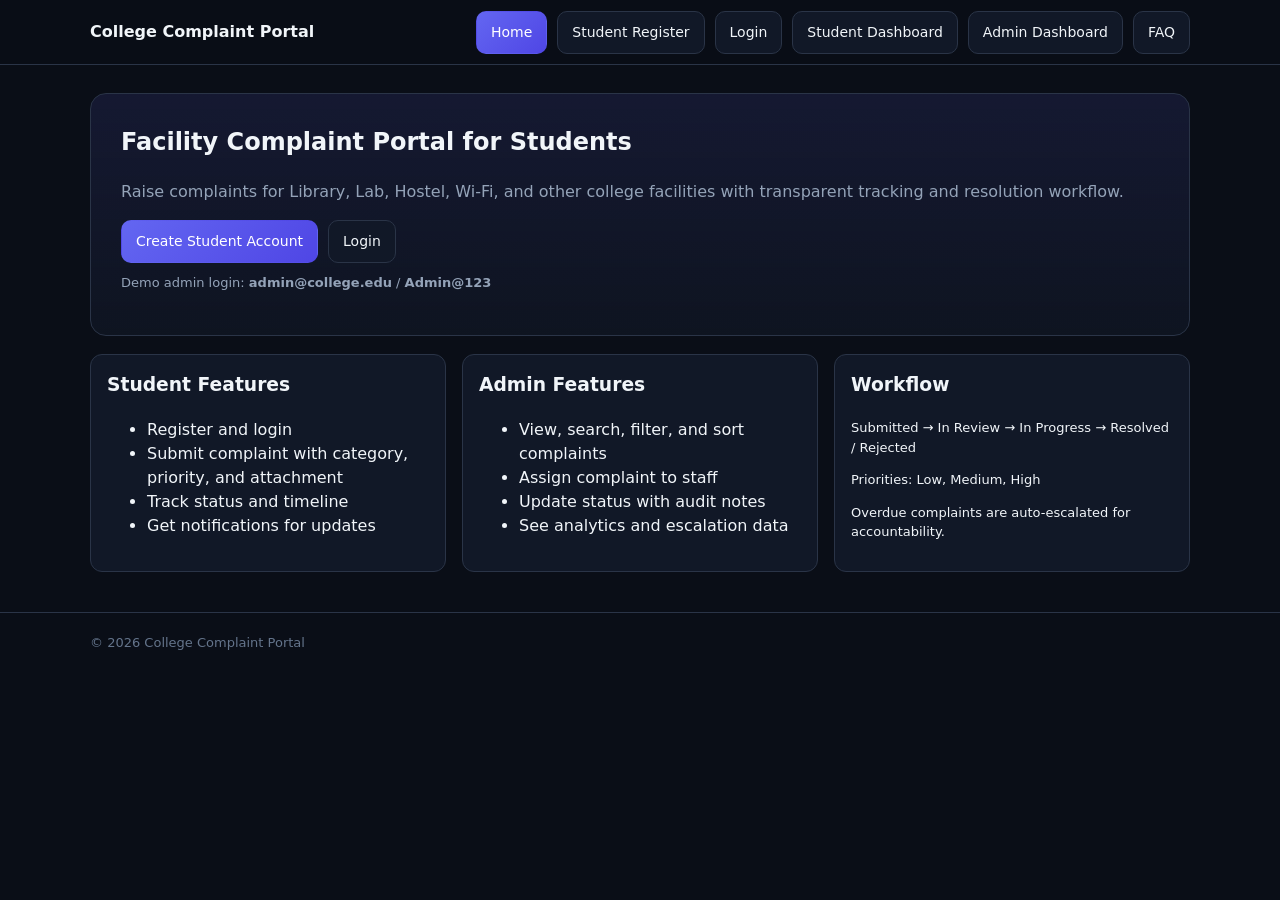
==== commit 6410789d: "Fix routing paths and polish portal pages" ====
--- a/index.html
+++ b/index.html
@@ -7,19 +7,19 @@
   <link rel="preconnect" href="https://fonts.googleapis.com">
   <link rel="preconnect" href="https://fonts.gstatic.com" crossorigin>
   <link href="https://fonts.googleapis.com/css2?family=Inter:wght@400;500;600;700;800&display=swap" rel="stylesheet">
-  <link rel="stylesheet" href="/home/runner/work/blog/blog/portal.css">
+  <link rel="stylesheet" href="/portal.css">
 </head>
 <body>
 <header>
   <div class="container nav">
     <strong>College Complaint Portal</strong>
     <nav class="nav-links">
-      <a class="active" href="/home/runner/work/blog/blog/index.html">Home</a>
-      <a href="/home/runner/work/blog/blog/register.html">Student Register</a>
-      <a href="/home/runner/work/blog/blog/login.html">Login</a>
-      <a href="/home/runner/work/blog/blog/student-dashboard.html">Student Dashboard</a>
-      <a href="/home/runner/work/blog/blog/admin-dashboard.html">Admin Dashboard</a>
-      <a href="/home/runner/work/blog/blog/faq.html">FAQ</a>
+      <a class="active" href="/index.html">Home</a>
+      <a href="/register.html">Student Register</a>
+      <a href="/login.html">Login</a>
+      <a href="/student-dashboard.html">Student Dashboard</a>
+      <a href="/admin-dashboard.html">Admin Dashboard</a>
+      <a href="/faq.html">FAQ</a>
     </nav>
   </div>
 </header>
@@ -30,8 +30,8 @@
       <h1>Facility Complaint Portal for Students</h1>
       <p class="muted">Raise complaints for Library, Lab, Hostel, Wi-Fi, and other college facilities with transparent tracking and resolution workflow.</p>
       <div class="actions">
-        <a class="btn primary" href="/home/runner/work/blog/blog/register.html">Create Student Account</a>
-        <a class="btn" href="/home/runner/work/blog/blog/login.html">Login</a>
+        <a class="btn primary" href="/register.html">Create Student Account</a>
+        <a class="btn" href="/login.html">Login</a>
       </div>
       <p class="small muted" style="margin-top: 10px;">Demo admin login: <strong>admin@college.edu</strong> / <strong>Admin@123</strong></p>
     </section>
@@ -69,6 +69,6 @@
   <div class="container">© 2026 College Complaint Portal</div>
 </footer>
 
-<script src="/home/runner/work/blog/blog/portal.js"></script>
+<script src="/portal.js"></script>
 </body>
 </html>
--- a/portal.css
+++ b/portal.css
@@ -0,0 +1,200 @@
+:root {
+  --bg: #0a0e17;
+  --bg-elevated: #111827;
+  --bg-card: #1a2233;
+  --border: #2a3447;
+  --text-primary: #f1f5f9;
+  --text-secondary: #94a3b8;
+  --text-muted: #64748b;
+  --accent: #6366f1;
+  --accent-green: #10b981;
+  --accent-red: #ef4444;
+  --accent-yellow: #f59e0b;
+  --radius: 12px;
+}
+
+* { box-sizing: border-box; }
+html, body { margin: 0; padding: 0; }
+body {
+  font-family: Inter, system-ui, -apple-system, Segoe UI, Roboto, sans-serif;
+  background: var(--bg);
+  color: var(--text-primary);
+  line-height: 1.5;
+}
+
+a { color: inherit; text-decoration: none; }
+
+.container {
+  width: min(1100px, 92%);
+  margin: 0 auto;
+}
+
+header {
+  position: sticky;
+  top: 0;
+  z-index: 50;
+  border-bottom: 1px solid var(--border);
+  background: rgba(10, 14, 23, 0.95);
+  backdrop-filter: blur(8px);
+}
+
+.nav {
+  min-height: 64px;
+  display: flex;
+  align-items: center;
+  justify-content: space-between;
+  gap: 16px;
+}
+
+.nav-links {
+  display: flex;
+  gap: 10px;
+  flex-wrap: wrap;
+}
+
+.nav-links a, .btn, button {
+  border: 1px solid var(--border);
+  background: var(--bg-elevated);
+  color: var(--text-primary);
+  padding: 10px 14px;
+  border-radius: 10px;
+  cursor: pointer;
+  font-size: 14px;
+}
+
+.nav-links a.active,
+.btn.primary,
+button.primary {
+  background: linear-gradient(135deg, var(--accent), #4f46e5);
+  border-color: transparent;
+  color: #fff;
+}
+
+main { padding: 28px 0 40px; }
+
+.hero {
+  padding: 30px;
+  border: 1px solid var(--border);
+  border-radius: 16px;
+  background: linear-gradient(180deg, rgba(99,102,241,0.12), rgba(17,24,39,0.6));
+}
+
+h1, h2, h3 { margin-top: 0; }
+
+.grid {
+  display: grid;
+  gap: 16px;
+}
+
+.grid.cards {
+  grid-template-columns: repeat(auto-fit, minmax(220px, 1fr));
+}
+
+.card {
+  background: var(--bg-elevated);
+  border: 1px solid var(--border);
+  border-radius: var(--radius);
+  padding: 16px;
+}
+
+.form-grid {
+  display: grid;
+  grid-template-columns: repeat(auto-fit, minmax(220px, 1fr));
+  gap: 12px;
+}
+
+label {
+  display: block;
+  margin-bottom: 6px;
+  color: var(--text-secondary);
+  font-size: 13px;
+}
+
+input, select, textarea {
+  width: 100%;
+  border: 1px solid var(--border);
+  border-radius: 10px;
+  background: #0f172a;
+  color: var(--text-primary);
+  padding: 10px 12px;
+  font-size: 14px;
+}
+
+textarea { min-height: 110px; resize: vertical; }
+
+.actions {
+  margin-top: 12px;
+  display: flex;
+  gap: 10px;
+  flex-wrap: wrap;
+}
+
+.muted { color: var(--text-secondary); }
+.small { font-size: 13px; }
+.error { color: #fecaca; background: rgba(239, 68, 68, 0.15); border: 1px solid rgba(239,68,68,0.5); padding: 10px; border-radius: 10px; }
+.success { color: #bbf7d0; background: rgba(16, 185, 129, 0.16); border: 1px solid rgba(16,185,129,0.45); padding: 10px; border-radius: 10px; }
+
+.badge {
+  display: inline-block;
+  padding: 4px 10px;
+  border-radius: 999px;
+  font-size: 12px;
+  border: 1px solid var(--border);
+}
+.badge.status-Submitted { background: rgba(99,102,241,0.2); }
+.badge.status-InReview { background: rgba(245,158,11,0.22); }
+.badge.status-InProgress { background: rgba(6,182,212,0.2); }
+.badge.status-Resolved { background: rgba(16,185,129,0.2); }
+.badge.status-Rejected { background: rgba(239,68,68,0.2); }
+.badge.priority-High { background: rgba(239,68,68,0.2); }
+.badge.priority-Medium { background: rgba(245,158,11,0.2); }
+.badge.priority-Low { background: rgba(16,185,129,0.2); }
+
+.table-wrap {
+  overflow-x: auto;
+  border: 1px solid var(--border);
+  border-radius: 12px;
+}
+
+table {
+  width: 100%;
+  border-collapse: collapse;
+  min-width: 850px;
+  background: var(--bg-elevated);
+}
+
+th, td {
+  text-align: left;
+  padding: 12px;
+  border-bottom: 1px solid var(--border);
+  font-size: 14px;
+  vertical-align: top;
+}
+
+tr.clickable:hover { background: rgba(99,102,241,0.08); cursor: pointer; }
+
+.timeline {
+  display: grid;
+  gap: 10px;
+}
+
+.timeline-item {
+  border-left: 2px solid var(--border);
+  padding: 8px 0 8px 12px;
+}
+
+.kpi {
+  font-size: 28px;
+  font-weight: 700;
+}
+
+footer {
+  border-top: 1px solid var(--border);
+  color: var(--text-muted);
+  font-size: 13px;
+  padding: 20px 0 24px;
+}
+
+@media (max-width: 700px) {
+  .nav { align-items: flex-start; padding: 10px 0; }
+}
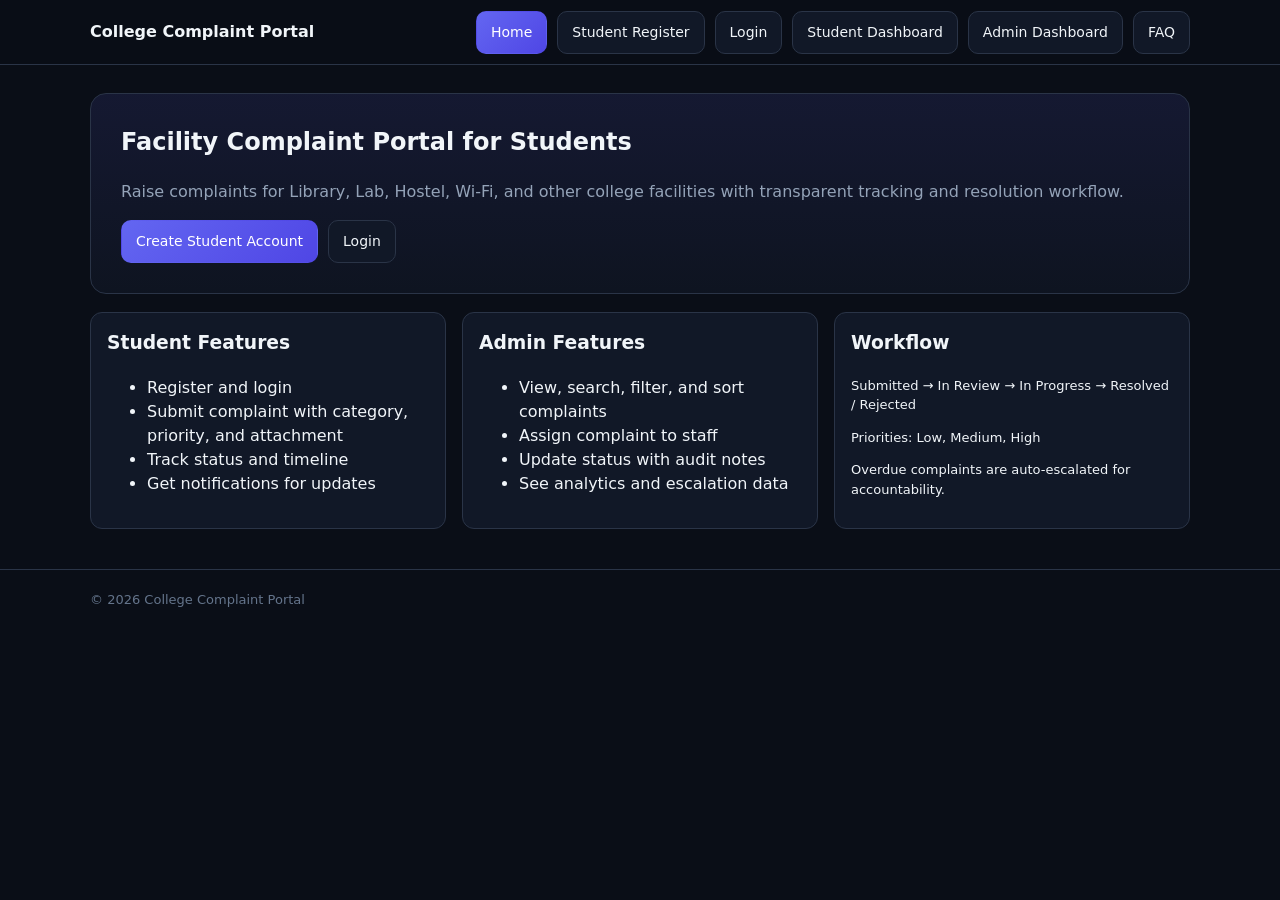
==== commit 97c8a09a: "Refine auth handling and security-facing portal details" ====
--- a/index.html
+++ b/index.html
@@ -33,7 +33,6 @@
         <a class="btn primary" href="/register.html">Create Student Account</a>
         <a class="btn" href="/login.html">Login</a>
       </div>
-      <p class="small muted" style="margin-top: 10px;">Demo admin login: <strong>admin@college.edu</strong> / <strong>Admin@123</strong></p>
     </section>
 
     <section class="grid cards">
--- a/portal.css
+++ b/portal.css
@@ -7,6 +7,8 @@
   --text-secondary: #94a3b8;
   --text-muted: #64748b;
   --accent: #6366f1;
+  --accent-dark: #4f46e5;
+  --gradient-primary: linear-gradient(135deg, var(--accent), var(--accent-dark));
   --accent-green: #10b981;
   --accent-red: #ef4444;
   --accent-yellow: #f59e0b;
@@ -65,7 +67,7 @@
 .nav-links a.active,
 .btn.primary,
 button.primary {
-  background: linear-gradient(135deg, var(--accent), #4f46e5);
+  background: var(--gradient-primary);
   border-color: transparent;
   color: #fff;
 }
